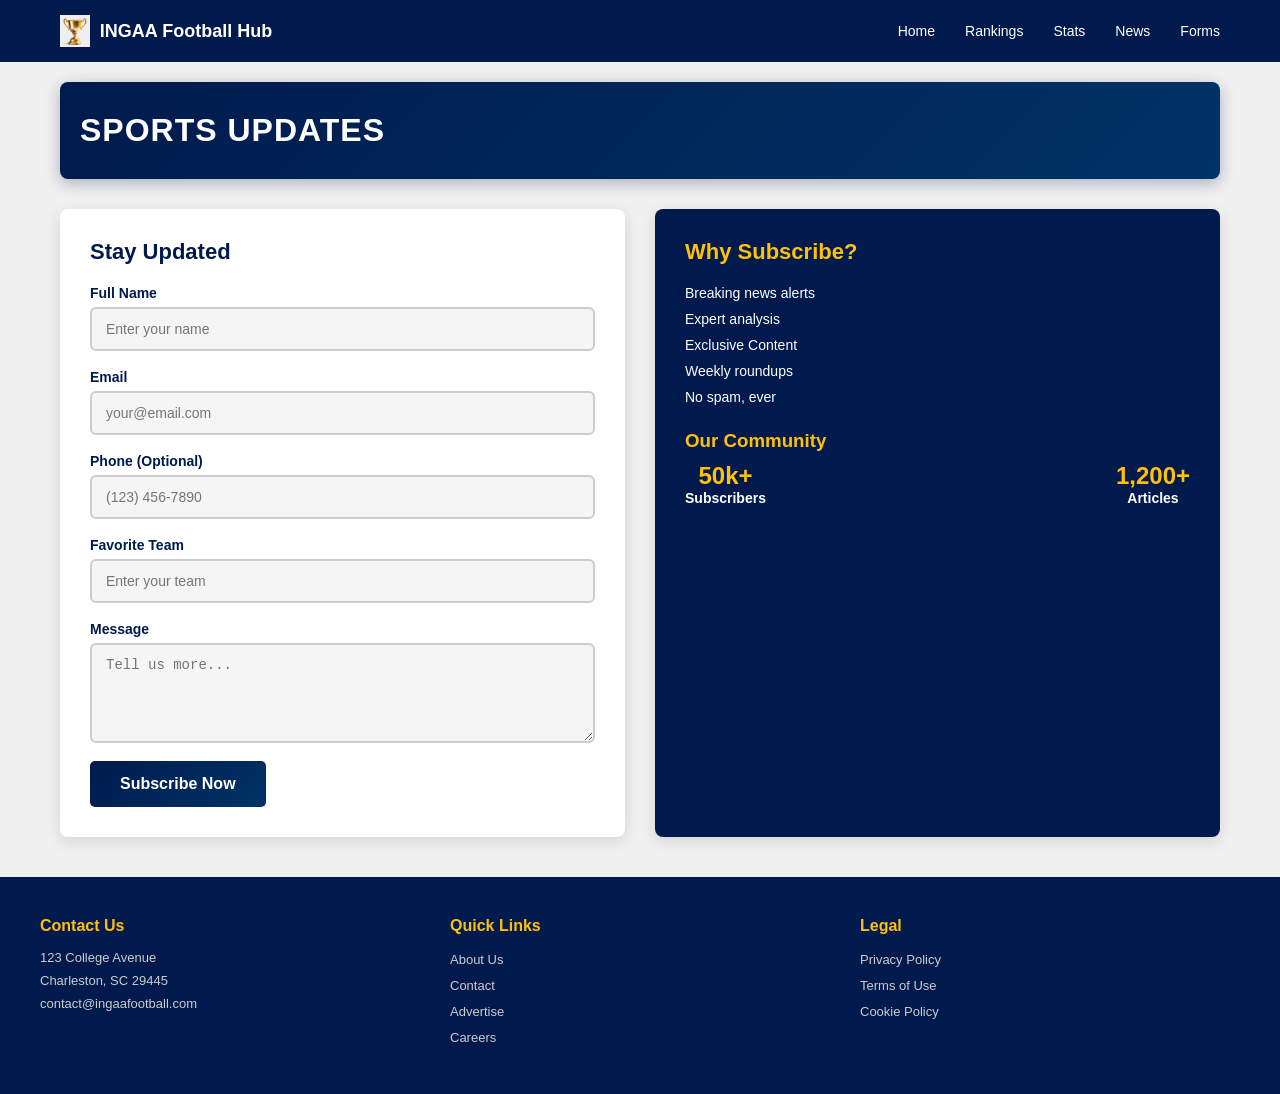
==== forms.html @ 9f012af7 "Add files via upload" ====
<!DOCTYPE html>
<html lang="en">
<head>
    <meta charset="UTF-8">
    <meta name="viewport" content="width=device-width, initial-scale=1.0">
    <title>INGAA Football Hub</title>
    <link rel="stylesheet" href="styles.css">
    <style>
        /* Internal CSS for Forms Page */
        .forms-header {
            background: linear-gradient(135deg, #001a4d 0%, #003366 100%);
            color: white;
            padding: 30px 20px;
            text-align: left;
            margin-bottom: 30px;
            border-radius: 8px;
            box-shadow: 0 4px 15px rgba(0, 26, 77, 0.3);
        }

        .forms-header h1 {
            font-size: 32px;
            font-weight: bold;
            margin: 0;
            letter-spacing: 1px;
            text-transform: uppercase;
        }

        .forms-container {
            display: grid;
            grid-template-columns: 1fr 1fr;
            gap: 30px;
            margin-bottom: 40px;
        }

        .subscribe-form {
            background: white;
            padding: 30px;
            border-radius: 8px;
            box-shadow: 0 4px 15px rgba(0, 0, 0, 0.12);
        }

        .subscribe-form h2 {
            font-size: 22px;
            color: #001a4d;
            margin-bottom: 20px;
            font-weight: bold;
        }

        .form-group {
            margin-bottom: 18px;
            display: flex;
            flex-direction: column;
        }

        .form-group label {
            font-size: 14px;
            font-weight: 600;
            color: #001a4d;
            margin-bottom: 6px;
        }

        .form-group input,
        .form-group textarea {
            padding: 12px 14px;
            font-size: 14px;
            border: 2px solid #ccc;
            border-radius: 6px;
            background: #f5f5f5;
            resize: vertical;
        }

        .form-group textarea {
            min-height: 100px;
        }

        .submit-btn {
            background: linear-gradient(135deg, #001a4d 0%, #003366 100%);
            color: white;
            padding: 14px 30px;
            border: none;
            border-radius: 5px;
            font-size: 16px;
            font-weight: bold;
            cursor: pointer;
            transition: all 0.3s ease;
        }

        .submit-btn:hover {
            opacity: 0.9;
        }

        .why-subscribe {
            background: #001a4d;
            color: white;
            padding: 30px;
            border-radius: 8px;
            box-shadow: 0 4px 15px rgba(0, 0, 0, 0.12);
        }

        .why-subscribe h2 {
            font-size: 22px;
            margin-bottom: 20px;
            color: #ffc107;
        }

        .why-subscribe ul {
            list-style: none;
            padding-left: 0;
            margin-bottom: 25px;
        }

        .why-subscribe ul li {
            font-size: 14px;
            margin-bottom: 10px;
        }

        .community-stats {
            display: flex;
            justify-content: space-between;
            font-size: 14px;
            font-weight: bold;
        }

        .community-stats div {
            text-align: center;
        }

        .community-stats .number {
            font-size: 24px;
            color: #ffc107;
        }

        @media (max-width: 1024px) {
            .forms-container {
                grid-template-columns: 1fr;
            }
        }
    </style>
</head>
<body>
    <!-- Header -->
    <header>
        <div class="header-container">
            <div class="logo">
                <img src="images/logo.webp" alt="INGAA Football Hub logo featuring a golden trophy with handles on a pedestal, representing athletic excellence and championship success">
                <div class="logo-text">INGAA Football Hub</div>
            </div>
            <nav>
                <a href="index.html">Home</a>
                <a href="rankings.html">Rankings</a>
                <a href="stats.html">Stats</a>
                <a href="news.html">News</a>
                <a href="forms.html">Forms</a>
            </nav>
        </div>
    </header>

    <!-- Main Content -->
    <div class="container">
        <div class="forms-header">
            <h1>Sports Updates</h1>
        </div>

        <div class="forms-container">
            <!-- Form Section -->
            <div class="subscribe-form">
                <h2>Stay Updated</h2>
                <div class="form-group">
                    <label for="full-name">Full Name</label>
                    <input type="text" id="full-name" placeholder="Enter your name">
                </div>
                <div class="form-group">
                    <label for="email">Email</label>
                    <input type="email" id="email" placeholder="your@email.com">
                </div>
                <div class="form-group">
                    <label for="phone">Phone (Optional)</label>
                    <input type="tel" id="phone" placeholder="(123) 456-7890">
                </div>
                <div class="form-group">
                    <label for="team">Favorite Team</label>
                    <input type="text" id="team" placeholder="Enter your team">
                </div>
                <div class="form-group">
                    <label for="message">Message</label>
                    <textarea id="message" placeholder="Tell us more..."></textarea>
                </div>
                <button class="submit-btn">Subscribe Now</button>
            </div>

            <!-- Why Subscribe Section -->
            <div class="why-subscribe">
                <h2>Why Subscribe?</h2>
                <ul>
                    <li>Breaking news alerts</li>
                    <li>Expert analysis</li>
                    <li>Exclusive Content</li>
                    <li>Weekly roundups</li>
                    <li>No spam, ever</li>
                </ul>
                <div class="our-community">
                    <h3 style="color: #ffc107; margin-bottom: 10px;">Our Community</h3>
                    <div class="community-stats">
                        <div>
                            <div class="number">50k+</div>
                            <div>Subscribers</div>
                        </div>
                        <div>
                            <div class="number">1,200+</div>
                            <div>Articles</div>
                        </div>
                    </div>
                </div>
            </div>
        </div>
    </div>

    <!-- Footer -->
    <footer>
        <div class="footer-container">
            <div class="footer-section">
                <h3>Contact Us</h3>
                <p>123 College Avenue</p>
                <p>Charleston, SC 29445</p>
                <p>contact@ingaafootball.com</p>
            </div>

            <div class="footer-section">
                <h3>Quick Links</h3>
                <ul>
                    <li><a href="#about">About Us</a></li>
                    <li><a href="#contact">Contact</a></li>
                    <li><a href="#advertise">Advertise</a></li>
                    <li><a href="#careers">Careers</a></li>
                </ul>
            </div>

            <div class="footer-section">
                <h3>Legal</h3>
                <ul>
                    <li><a href="#privacy">Privacy Policy</a></li>
                    <li><a href="#terms">Terms of Use</a></li>
                    <li><a href="#cookies">Cookie Policy</a></li>
                </ul>
            </div>
        </div>
    </footer>
</body>
</html>
---- styles.css ----
* {
    margin: 0;
    padding: 0;
    box-sizing: border-box;
}

body {
    font-family: Arial, sans-serif;
    background-color: #f0f0f0;
    color: #333;
}

/* Header */
header {
    background-color: #001a4d;
    padding: 0;
    display: flex;
    align-items: center;
}

.header-container {
    max-width: 1200px;
    width: 100%;
    margin: 0 auto;
    display: flex;
    align-items: center;
    justify-content: space-between;
    padding: 0 20px;
}

.logo {
    display: flex;
    align-items: center;
    gap: 10px;
    padding: 15px 0;
}

.logo-icon {
    width: 40px;
    height: 40px;
    background-color: #ffc107;
    border-radius: 4px;
    display: flex;
    align-items: center;
    justify-content: center;
    font-weight: bold;
    color: #001a4d;
    font-size: 24px;
}

.logo img {
    height: 32px;
    width: auto;
    display: block;
}

.logo-text {
    color: white;
    font-size: 18px;
    font-weight: bold;
}

nav {
    display: flex;
    gap: 30px;
}

nav a {
    color: white;
    text-decoration: none;
    font-size: 14px;
    font-weight: 500;
    transition: color 0.3s ease;
}

nav a:hover {
    color: #ffc107;
}

/* Main Container */
.container {
    max-width: 1200px;
    margin: 20px auto;
    padding: 0 20px;
}

/* Featured Section */
.featured-section {
    display: flex;
    gap: 20px;
    margin-bottom: 30px;
    background: white;
    padding: 20px;
    border-radius: 4px;
    box-shadow: 0 2px 4px rgba(0, 0, 0, 0.1);
}

.featured-image {
    flex: 0 0 250px;
}

.featured-image img {
    width: 100%;
    height: auto;
    border-radius: 4px;
    display: block;
}

.featured-content {
    flex: 1;
    display: flex;
    flex-direction: column;
    justify-content: center;
}

.featured-content h2 {
    font-size: 28px;
    margin-bottom: 10px;
    color: #333;
}

.featured-content p {
    color: #666;
    margin-bottom: 15px;
    line-height: 1.6;
}

.read-more-btn {
    background-color: #001a4d;
    color: white;
    padding: 10px 20px;
    border: none;
    border-radius: 4px;
    cursor: pointer;
    font-size: 14px;
    font-weight: bold;
    width: fit-content;
    transition: opacity 0.3s ease;
}

.read-more-btn:hover {
    opacity: 0.9;
}

/* Latest Headlines */
.section-title {
    font-size: 18px;
    font-weight: bold;
    margin-bottom: 15px;
    color: #333;
}

.headlines {
    display: grid;
    grid-template-columns: repeat(3, 1fr);
    gap: 20px;
    margin-bottom: 30px;
}

.headline-card {
    background: white;
    border-radius: 4px;
    overflow: hidden;
    box-shadow: 0 2px 4px rgba(0, 0, 0, 0.1);
    transition: transform 0.3s ease;
}

.headline-card:hover {
    transform: translateY(-5px);
}

.headline-card img {
    width: 100%;
    height: 180px;
    object-fit: cover;
    display: block;
}

.headline-card h3 {
    padding: 15px;
    font-size: 16px;
    text-align: center;
    color: #333;
}

/* Trending Teams */
.trending-section {
    background: white;
    padding: 20px;
    border-radius: 4px;
    margin-bottom: 30px;
    box-shadow: 0 2px 4px rgba(0, 0, 0, 0.1);
}

.teams-grid {
    display: grid;
    grid-template-columns: repeat(3, 1fr);
    gap: 20px;
}

.team {
    border: 1px solid #ddd;
    padding: 20px;
    border-radius: 4px;
    text-align: center;
    transition: background-color 0.3s ease;
}

.team:hover {
    background-color: #f9f9f9;
}

.team h4 {
    font-size: 16px;
    margin-bottom: 5px;
    color: #333;
}

.team p {
    color: #666;
    font-size: 14px;
    font-weight: bold;
}

/* Subscribe Section */
.subscribe-section {
    background-color: #001a4d;
    color: white;
    padding: 40px 20px;
    text-align: center;
    margin-bottom: 30px;
    border-radius: 4px;
}

.subscribe-section h2 {
    font-size: 24px;
    margin-bottom: 10px;
}

.subscribe-section p {
    margin-bottom: 20px;
    font-size: 14px;
}

.subscribe-btn {
    background-color: #ffc107;
    color: #001a4d;
    padding: 12px 30px;
    border: none;
    border-radius: 4px;
    cursor: pointer;
    font-size: 14px;
    font-weight: bold;
    transition: background-color 0.3s ease;
}

.subscribe-btn:hover {
    background-color: #ffb300;
}

/* Footer */
footer {
    background-color: #001a4d;
    color: white;
    padding: 40px 20px;
    margin-top: 30px;
}

.footer-container {
    max-width: 1200px;
    margin: 0 auto;
    display: grid;
    grid-template-columns: repeat(3, 1fr);
    gap: 30px;
}

.footer-section h3 {
    font-size: 16px;
    margin-bottom: 15px;
    color: #ffc107;
}

.footer-section p, .footer-section a {
    font-size: 13px;
    color: #ccc;
    margin-bottom: 8px;
    text-decoration: none;
    transition: color 0.3s ease;
}

.footer-section a:hover {
    color: #ffc107;
}

.footer-section li {
    list-style: none;
    margin-bottom: 8px;
}

.footer-section ul {
    padding: 0;
}

/* Responsive Design */
@media (max-width: 768px) {
    .featured-section {
        flex-direction: column;
    }

    .featured-image {
        flex: 0 0 auto;
        max-width: 100%;
    }

    .headlines {
        grid-template-columns: 1fr;
    }

    .teams-grid {
        grid-template-columns: 1fr;
    }

    .footer-container {
        grid-template-columns: 1fr;
    }

    nav {
        gap: 15px;
    }

    nav a {
        font-size: 12px;
    }

    .featured-content h2 {
        font-size: 22px;
    }
}

@media (max-width: 480px) {
    .header-container {
        flex-direction: column;
        gap: 10px;
    }

    nav {
        gap: 10px;
        flex-wrap: wrap;
        justify-content: center;
    }

    .featured-content h2 {
        font-size: 18px;
    }

    .section-title {
        font-size: 16px;
    }
}
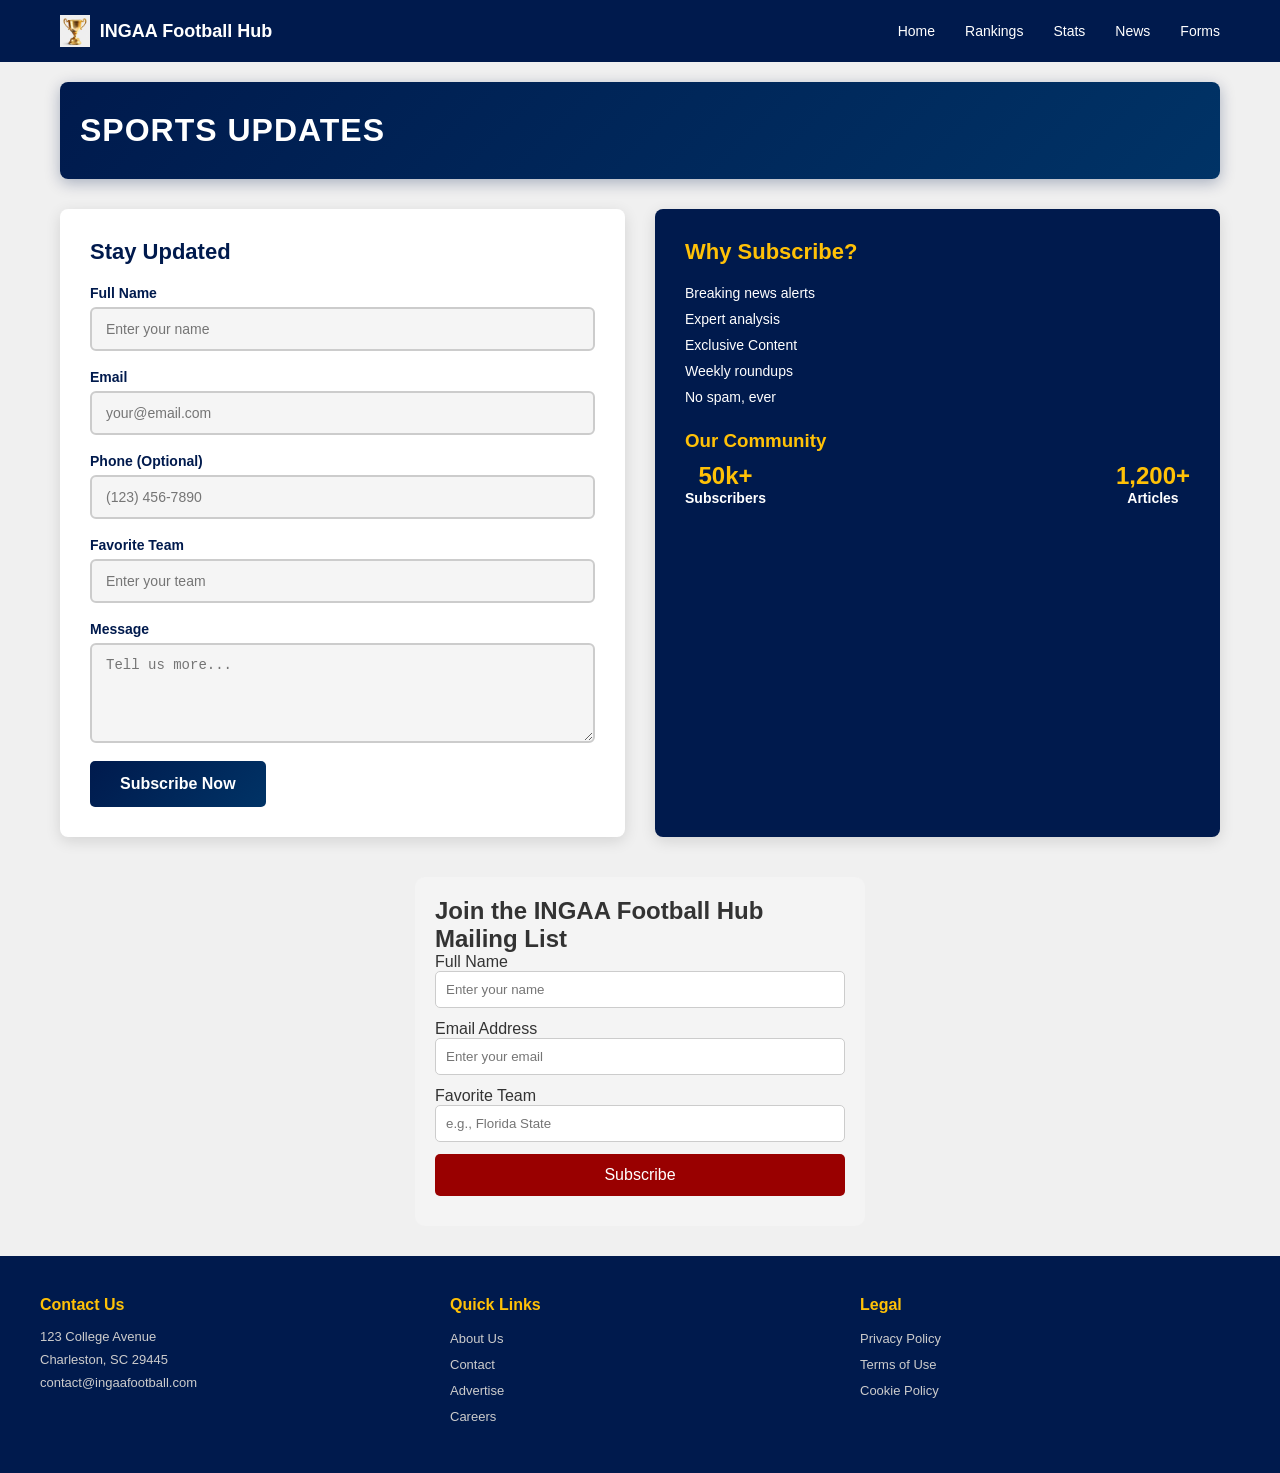
==== commit 28a2eef7: "Enhance forms.html with subscription form Added a new subscription form and improved layout." ====
--- a/forms.html
+++ b/forms.html
@@ -128,6 +128,43 @@
         .community-stats .number {
             font-size: 24px;
             color: #ffc107;
+        }
+
+        .form-section {
+            max-width: 450px;
+            margin: 20px auto;
+            padding: 20px;
+            background: #f4f4f4;
+            border-radius: 10px;
+        }
+
+        .form-section input {
+            width: 100%;
+            padding: 10px;
+            margin-bottom: 12px;
+            border-radius: 5px;
+            border: 1px solid #ccc;
+        }
+
+        .form-section button {
+            width: 100%;
+            padding: 12px;
+            background: #990000;
+            color: white;
+            border: none;
+            border-radius: 5px;
+            cursor: pointer;
+            font-size: 16px;
+        }
+
+        .form-section button:hover {
+            background: #cc0000;
+        }
+
+        .error {
+            color: red;
+            margin-top: 10px;
+            font-weight: bold;
         }
 
         @media (max-width: 1024px) {
@@ -213,6 +250,25 @@
                 </div>
             </div>
         </div>
+
+        <section class="form-section">
+            <h2>Join the INGAA Football Hub Mailing List</h2>
+
+            <form id="fanForm">
+                <label for="fanName">Full Name</label>
+                <input type="text" id="fanName" name="fanName" placeholder="Enter your name">
+
+                <label for="fanEmail">Email Address</label>
+                <input type="text" id="fanEmail" name="fanEmail" placeholder="Enter your email">
+
+                <label for="favoriteTeam">Favorite Team</label>
+                <input type="text" id="favoriteTeam" name="favoriteTeam" placeholder="e.g., Florida State">
+
+                <button type="submit">Subscribe</button>
+            </form>
+
+            <p id="formError" class="error"></p>
+        </section>
     </div>
 
     <!-- Footer -->
@@ -245,5 +301,6 @@
             </div>
         </div>
     </footer>
+    <script src="fan-validation.js"></script>
 </body>
-</html>+</html>
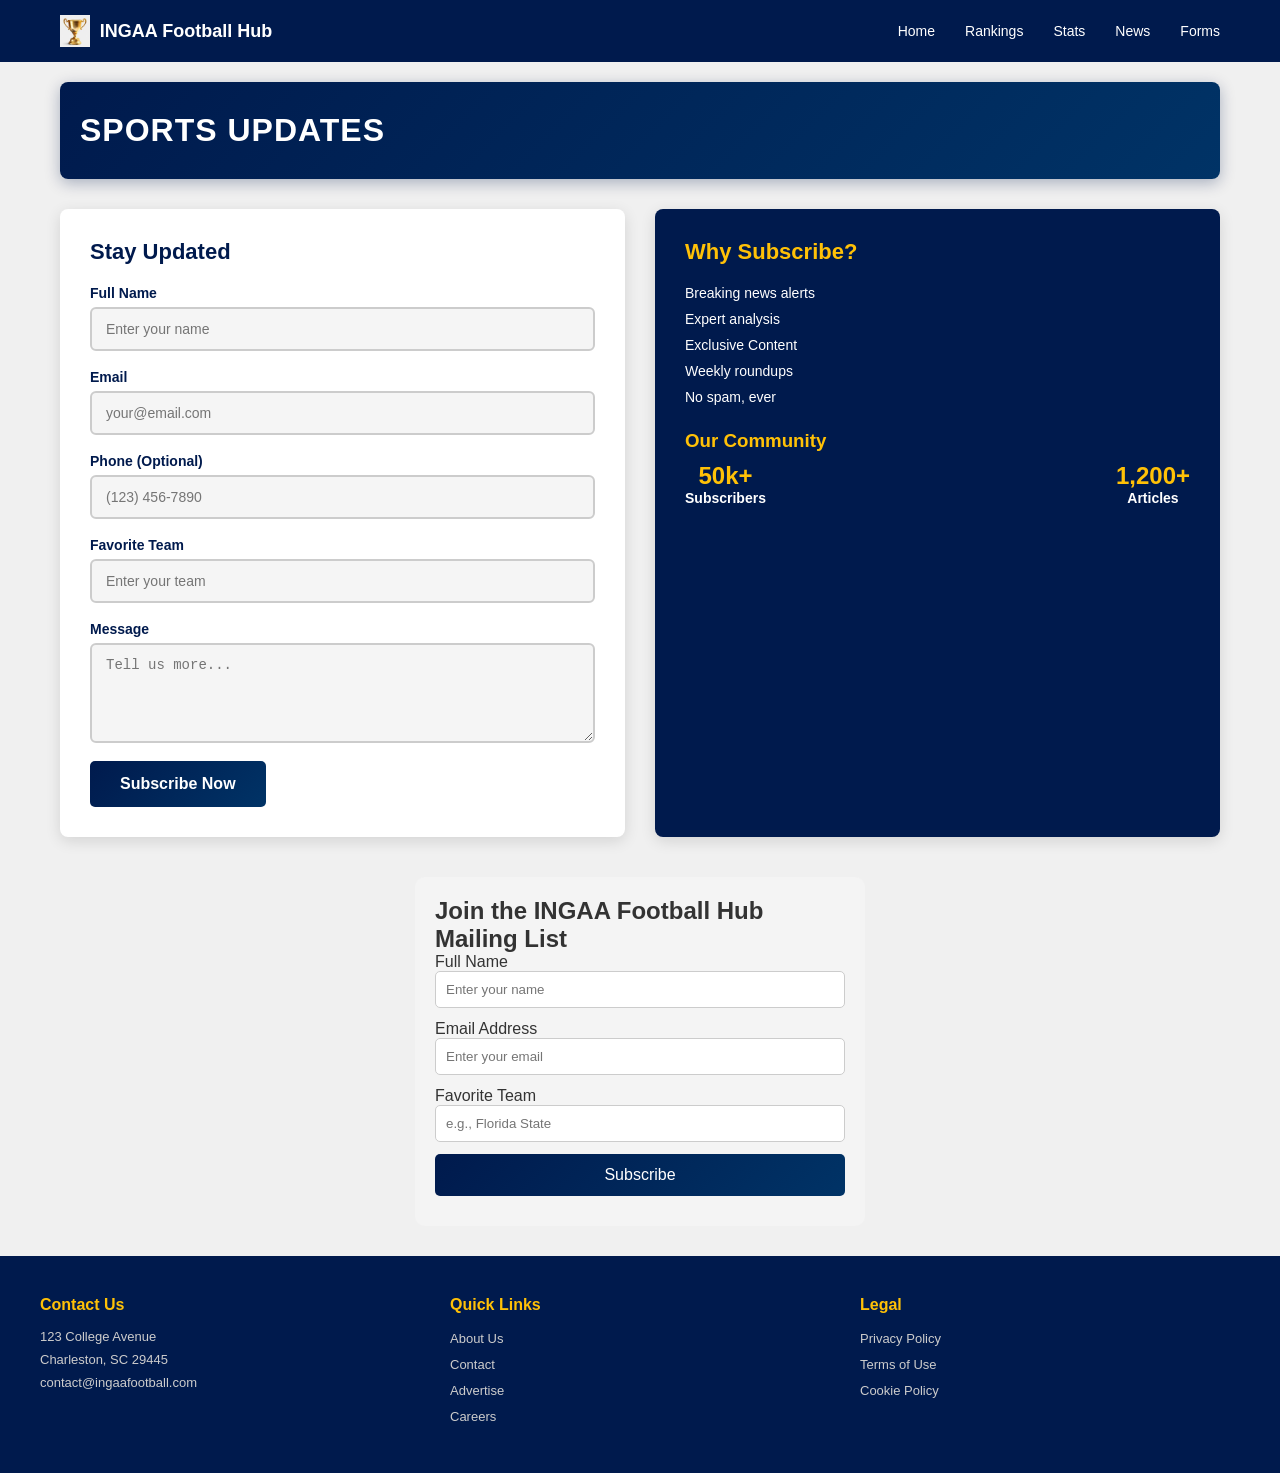
==== commit 59cefb9d: "Fix HTML encoding issues in forms.html" ====
--- a/forms.html
+++ b/forms.html
@@ -149,7 +149,7 @@
         .form-section button {
             width: 100%;
             padding: 12px;
-            background: #990000;
+            background: linear-gradient(135deg, #001a4d 0%, #003366 100%);
             color: white;
             border: none;
             border-radius: 5px;
@@ -158,7 +158,7 @@
         }
 
         .form-section button:hover {
-            background: #cc0000;
+            background: #003366;
         }
 
         .error {
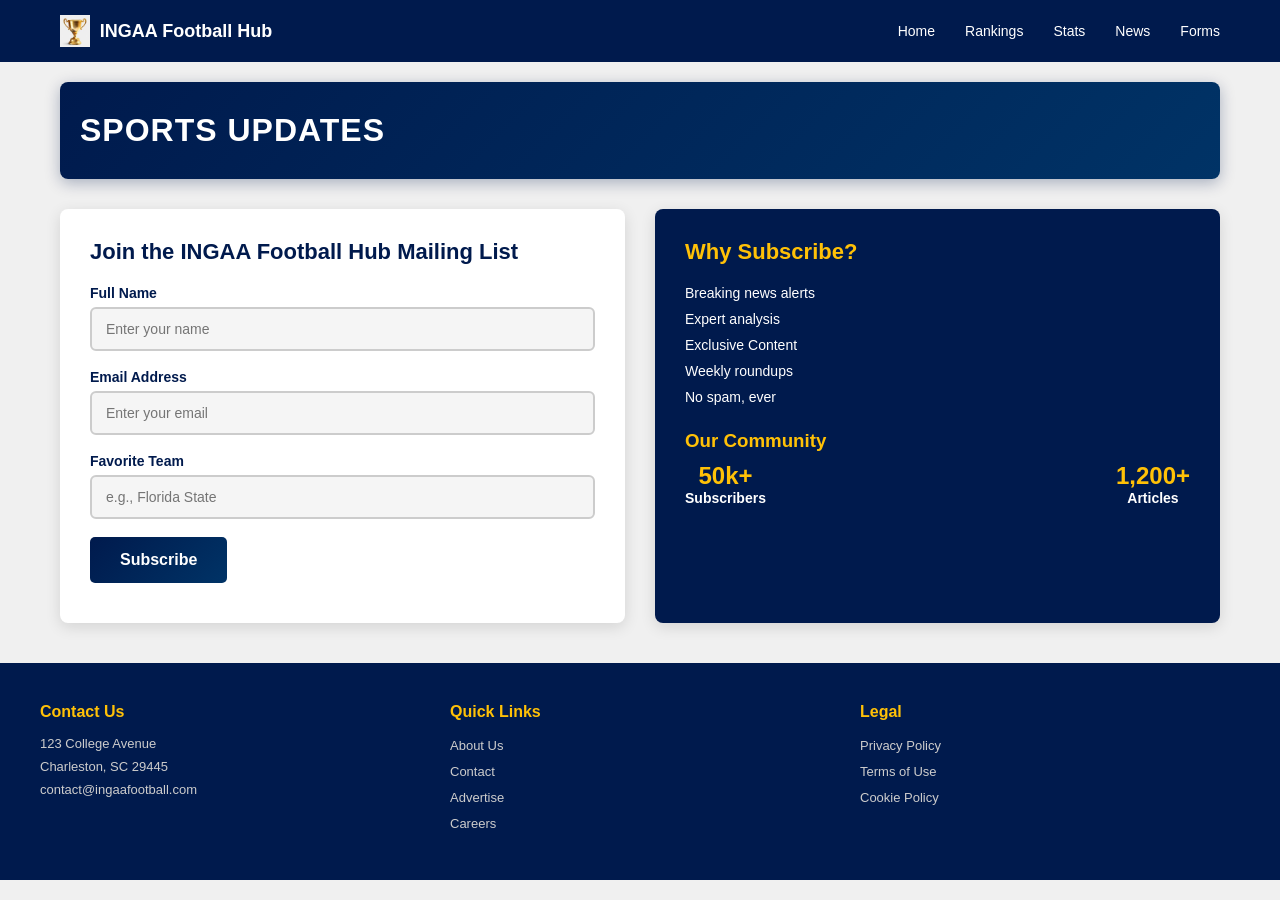
==== commit e91c5818: "Refactor forms.html for improved structure and styling" ====
--- a/forms.html
+++ b/forms.html
@@ -28,6 +28,7 @@
         .forms-container {
             display: grid;
             grid-template-columns: 1fr 1fr;
+            grid-auto-rows: 1fr;
             gap: 30px;
             margin-bottom: 40px;
         }
@@ -201,28 +202,28 @@
         <div class="forms-container">
             <!-- Form Section -->
             <div class="subscribe-form">
-                <h2>Stay Updated</h2>
-                <div class="form-group">
-                    <label for="full-name">Full Name</label>
-                    <input type="text" id="full-name" placeholder="Enter your name">
-                </div>
-                <div class="form-group">
-                    <label for="email">Email</label>
-                    <input type="email" id="email" placeholder="your@email.com">
-                </div>
-                <div class="form-group">
-                    <label for="phone">Phone (Optional)</label>
-                    <input type="tel" id="phone" placeholder="(123) 456-7890">
-                </div>
-                <div class="form-group">
-                    <label for="team">Favorite Team</label>
-                    <input type="text" id="team" placeholder="Enter your team">
-                </div>
-                <div class="form-group">
-                    <label for="message">Message</label>
-                    <textarea id="message" placeholder="Tell us more..."></textarea>
-                </div>
-                <button class="submit-btn">Subscribe Now</button>
+                <h2>Join the INGAA Football Hub Mailing List</h2>
+
+                <form id="fanForm">
+                    <div class="form-group">
+                        <label for="fanName">Full Name</label>
+                        <input type="text" id="fanName" name="fanName" placeholder="Enter your name">
+                    </div>
+
+                    <div class="form-group">
+                        <label for="fanEmail">Email Address</label>
+                        <input type="text" id="fanEmail" name="fanEmail" placeholder="Enter your email">
+                    </div>
+
+                    <div class="form-group">
+                        <label for="favoriteTeam">Favorite Team</label>
+                        <input type="text" id="favoriteTeam" name="favoriteTeam" placeholder="e.g., Florida State">
+                    </div>
+
+                    <button class="submit-btn" type="submit">Subscribe</button>
+                </form>
+
+                <p id="formError" class="error"></p>
             </div>
 
             <!-- Why Subscribe Section -->
@@ -250,25 +251,6 @@
                 </div>
             </div>
         </div>
-
-        <section class="form-section">
-            <h2>Join the INGAA Football Hub Mailing List</h2>
-
-            <form id="fanForm">
-                <label for="fanName">Full Name</label>
-                <input type="text" id="fanName" name="fanName" placeholder="Enter your name">
-
-                <label for="fanEmail">Email Address</label>
-                <input type="text" id="fanEmail" name="fanEmail" placeholder="Enter your email">
-
-                <label for="favoriteTeam">Favorite Team</label>
-                <input type="text" id="favoriteTeam" name="favoriteTeam" placeholder="e.g., Florida State">
-
-                <button type="submit">Subscribe</button>
-            </form>
-
-            <p id="formError" class="error"></p>
-        </section>
     </div>
 
     <!-- Footer -->
